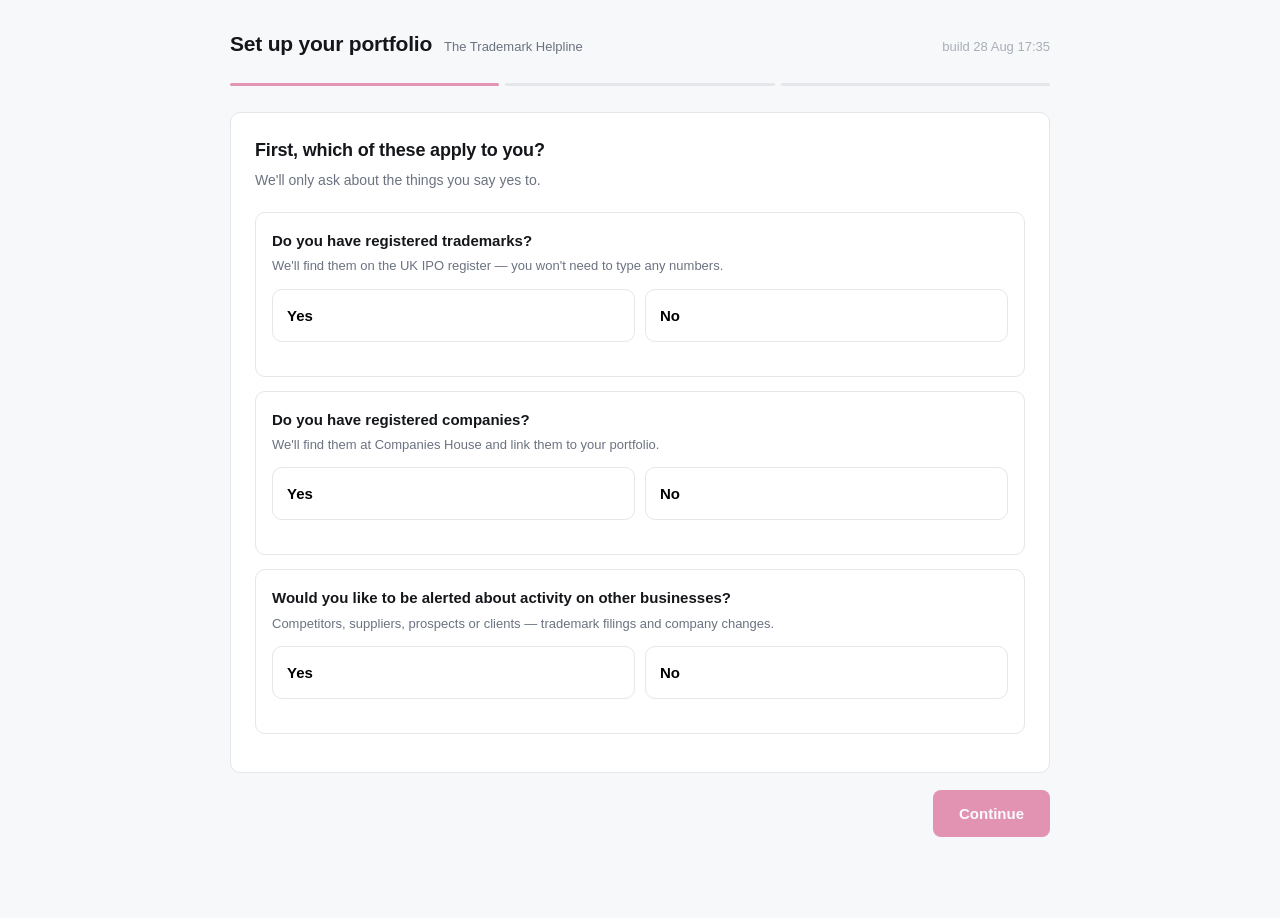
==== index.html @ f65cef67 "fix: publish TMH-74 report recipients" ====
<!doctype html>
<html lang="en-GB">
<head>
<meta charset="utf-8">
<meta name="viewport" content="width=device-width, initial-scale=1">
<title>Set up your portfolio — The Trademark Helpline</title>
<style>
  :root{
    --ink:#14161a; --muted:#6b7280; --line:#e4e6ea; --bg:#f7f8fa; --card:#fff;
    --brand:#c81b5b; --brand-dark:#a5164b; --brand-tint:#fdeef4;
    --ok:#0f7b4f; --ok-tint:#e8f5ee; --warn:#8a5a00; --warn-tint:#fdf3e0;
    --r:10px;
  }
  *{box-sizing:border-box}
  body{margin:0;background:var(--bg);color:var(--ink);
       font:15px/1.55 -apple-system,BlinkMacSystemFont,"Segoe UI",Inter,Roboto,sans-serif}
  .wrap{max-width:860px;margin:0 auto;padding:28px 20px 80px}
  header{display:flex;align-items:baseline;gap:12px;margin-bottom:22px}
  header h1{font-size:21px;margin:0;letter-spacing:-.01em}
  header .sub{color:var(--muted);font-size:13px}

  /* progress */
  .steps{display:flex;gap:6px;margin-bottom:26px;flex-wrap:wrap}
  .steps div{flex:1;min-width:60px;height:3px;border-radius:2px;background:var(--line)}
  .steps div.done{background:var(--brand)}
  .steps div.now{background:var(--brand);opacity:.45}

  .card{background:var(--card);border:1px solid var(--line);border-radius:var(--r);
        padding:24px;margin-bottom:16px}
  h2{font-size:18px;margin:0 0 6px;letter-spacing:-.01em}
  .lead{color:var(--muted);margin:0 0 20px;font-size:14px}
  h3{font-size:14px;margin:22px 0 10px;text-transform:uppercase;letter-spacing:.05em;color:var(--muted)}

  /* choices */
  .choice{display:flex;gap:10px;margin:10px 0 18px}
  .choice button{flex:1;padding:14px;border:1px solid var(--line);background:#fff;
    border-radius:var(--r);font:inherit;cursor:pointer;text-align:left}
  .choice button:hover{border-color:var(--brand)}
  .choice button[aria-pressed="true"]{border-color:var(--brand);background:var(--brand-tint);
    box-shadow:inset 0 0 0 1px var(--brand)}
  .choice .q{font-weight:600;display:block}
  .choice .h{color:var(--muted);font-size:13px}

  .ask{border:1px solid var(--line);border-radius:var(--r);padding:16px;margin-bottom:14px}
  .ask p{margin:0 0 4px;font-weight:600}
  .ask .h{color:var(--muted);font-size:13px;margin-bottom:12px}

  /* search */
  .searchbar{display:flex;gap:8px;margin-bottom:6px}
  .searchbar select,.searchbar input,.searchbar button{
    font:inherit;padding:11px 12px;border:1px solid var(--line);border-radius:8px;background:#fff}
  .searchbar input{flex:1;min-width:0}
  .searchbar input:focus,.searchbar select:focus{outline:2px solid var(--brand);outline-offset:-1px}
  .searchbar button{background:var(--brand);color:#fff;border-color:var(--brand);
    cursor:pointer;font-weight:600;padding-inline:20px}
  .searchbar button:disabled{opacity:.5;cursor:default}
  .hint{color:var(--muted);font-size:13px;margin:0 0 16px}

  /* rows */
  .rows{border:1px solid var(--line);border-radius:var(--r);overflow:hidden;margin-bottom:14px}
  .row{display:flex;gap:12px;align-items:flex-start;padding:12px 14px;border-bottom:1px solid var(--line);
       background:#fff}
  .row:last-child{border-bottom:0}
  .row:hover{background:#fcfcfd}
  .row input[type=checkbox]{margin-top:3px;width:16px;height:16px;accent-color:var(--brand);flex:none}
  .row .main{flex:1;min-width:0}
  .row .t{font-weight:600}
  .row .m{color:var(--muted);font-size:13px;margin-top:1px}
  .row .act{flex:none}
  .row.pick{cursor:pointer}

  .tag{display:inline-block;font-size:11px;padding:2px 7px;border-radius:99px;
       border:1px solid var(--line);color:var(--muted);margin-left:6px;vertical-align:1px}
  .tag.ok{background:var(--ok-tint);color:var(--ok);border-color:transparent}
  .tag.warn{background:var(--warn-tint);color:var(--warn);border-color:transparent}
  .tag.brand{background:var(--brand-tint);color:var(--brand-dark);border-color:transparent}

  .group{border:1px solid var(--line);border-radius:var(--r);margin-bottom:14px;overflow:hidden}
  .group>.head{display:flex;justify-content:space-between;align-items:center;gap:12px;
       padding:13px 14px;background:#fbfbfc;border-bottom:1px solid var(--line)}
  .group>.head .t{font-weight:600}
  .group>.head .m{color:var(--muted);font-size:13px}

  button.link{background:none;border:0;color:var(--brand);font:inherit;cursor:pointer;
       padding:0;text-decoration:underline}
  button.ghost{background:#fff;border:1px solid var(--line);border-radius:8px;
       padding:7px 12px;font:inherit;cursor:pointer;font-size:13px}
  button.ghost:hover{border-color:var(--brand);color:var(--brand-dark)}

  /* users */
  .user{border:1px solid var(--line);border-radius:var(--r);padding:16px;margin-bottom:12px}
  .user .hd{display:flex;justify-content:space-between;align-items:center;margin-bottom:12px}
  .grid{display:grid;grid-template-columns:1fr 1fr;gap:10px}
  .grid label{display:block;font-size:12px;color:var(--muted);margin-bottom:4px}
  .grid input{width:100%;font:inherit;padding:9px 10px;border:1px solid var(--line);border-radius:8px}
  .grid input:focus{outline:2px solid var(--brand);outline-offset:-1px}
  .perms{display:flex;flex-wrap:wrap;gap:8px;margin-top:12px}
  .perms label{display:flex;align-items:center;gap:6px;font-size:13px;padding:6px 10px;
       border:1px solid var(--line);border-radius:99px;cursor:pointer}
  .perms input{accent-color:var(--brand)}
  .perms label:has(input:checked){border-color:var(--brand);background:var(--brand-tint)}

  /* nav */
  .nav{display:flex;justify-content:space-between;align-items:center;gap:12px;margin-top:8px}
  .nav .right{display:flex;gap:10px;align-items:center}
  .primary{background:var(--brand);color:#fff;border:0;border-radius:8px;padding:12px 26px;
       font:inherit;font-weight:600;cursor:pointer}
  .primary:disabled{opacity:.45;cursor:default}
  .secondary{background:#fff;border:1px solid var(--line);border-radius:8px;padding:12px 20px;
       font:inherit;cursor:pointer}
  .saved{color:var(--ok);font-size:13px}
  .saved.failed{color:#a11;font-weight:600}

  .empty{padding:26px;text-align:center;color:var(--muted);border:1px dashed var(--line);
       border-radius:var(--r);font-size:14px}
  .spin{display:inline-block;width:14px;height:14px;border:2px solid var(--line);
       border-top-color:var(--brand);border-radius:50%;animation:s .7s linear infinite;vertical-align:-2px}
  @keyframes s{to{transform:rotate(360deg)}}
  .err{background:#fdecec;color:#a11;border-radius:8px;padding:10px 12px;font-size:14px;margin-bottom:12px}
  .none{padding:18px;color:var(--muted);font-size:14px}
  @media(max-width:640px){.grid{grid-template-columns:1fr}.choice{flex-direction:column}}

  /* order summary */
  .done-head{border-left:3px solid var(--ok)}
  .sum-table{width:100%;border-collapse:collapse;font-size:14px}
  .sum-table td{padding:8px 12px 8px 14px;border-top:1px solid var(--line);vertical-align:top}
  .sum-table tr:first-child td{border-top:0}
  .sum-table td:nth-child(2),.sum-table td:nth-child(3),.sum-table td:nth-child(4){
    color:var(--muted);font-size:13px}
  .group .sum-table td{padding-left:14px}
  ol.next{margin:0 0 14px;padding-left:20px}
  ol.next li{margin-bottom:10px}
  ol.next strong{display:block}

  @media print{
    body{background:#fff}
    .wrap{padding:0;max-width:none}
    .nav,.steps,#printSummary{display:none}
    .card{border:0;padding:0 0 18px;margin:0;break-inside:avoid}
    .group,.sum-table tr{break-inside:avoid}
    h2{font-size:16px}
  }
</style>
</head>
<body>
<div class="wrap">
  <header>
    <h1>Set up your portfolio</h1>
    <span class="sub">The Trademark Helpline</span>
    <span class="sub" id="build" style="margin-left:auto;opacity:.55"></span>
  </header>
  <div class="steps" id="progress"></div>
  <div id="stage"></div>
  <div class="nav">
    <button class="secondary" id="back">Back</button>
    <div class="right">
      <span class="saved" id="saved"></span>
      <button class="primary" id="next">Continue</button>
    </div>
  </div>
</div>

<script>
const WATCH_TYPES = [
  ['competitor','Competitor'], ['supplier','Supplier'],
  ['prospect','Prospect'],     ['client','Client'],
];

/* Being in a portfolio is a view, not a claim of ownership. A client can
   legitimately hold a group company's mark, or one they merely want in sight,
   and neither implies a right to change it. Recorded per item, stated by the
   client at the moment they are looking at it — the only time they reliably
   know. Entitlement is derived from this later; it is never inferred from
   membership. */
const BASIS = [
  ['owned',      'We own this',        'Registered to us or our applicant record'],
  ['group',      'Group company',      'Owned by a company in our group'],
  ['managed',    'We manage it',       'Someone else owns it; we act for them'],
  ['monitoring', 'Monitoring only',    'Not ours — we want it in view'],
];
const basisSelect = (val, attr) => `<select ${attr} title="Why is this in your portfolio?">` +
  BASIS.map(([v,l])=>`<option value="${v}" ${(val||'owned')===v?'selected':''}>${l}</option>`).join('') +
  `</select>`;

function newSubmissionId(){
  if (globalThis.crypto?.randomUUID) return globalThis.crypto.randomUUID();
  return 'xxxxxxxx-xxxx-4xxx-yxxx-xxxxxxxxxxxx'.replace(/[xy]/g, c => {
    const r = Math.floor(Math.random() * 16);
    return (c === 'x' ? r : (r & 3) | 8).toString(16);
  });
}

const S = {
  submissionId: newSubmissionId(),
  version: 0,
  router: { trademarks:null, companies:null, watchlist:null },
  applicants: [],      // {ipo,name,kind,postcode,marks:[{...,include}],companies:[]}
  companies: [],       // {company_number,company_name,...,include}
  users: [ blankUser(true) ],
  watch: { applicants:[], companies:[] },   // each carries .relationship
};

function blankUser(primary){
  return { primary, first:'', last:'', position:'', email:'', mobile:'',
           reports: !!primary,
           perms:{ read:true, request:false, authorise:false, pay:false } };
}

const steps = () => {
  const out = [{id:'router', label:'About you'}];
  if (S.router.trademarks) out.push({id:'trademarks', label:'Trademarks'});
  if (S.router.companies)  out.push({id:'companies',  label:'Companies'});
  out.push({id:'users', label:'Users'});
  if (S.router.watchlist)  out.push({id:'watch', label:'Watchlist'});
  out.push({id:'review', label:'Review'});
  return out;
};
let at = 0;

const esc = s => String(s ?? '').replace(/[&<>"]/g, c => ({'&':'&amp;','<':'&lt;','>':'&gt;','"':'&quot;'}[c]));
const $  = s => document.querySelector(s);

const PORTAL_API = globalThis.TMH_PORTAL_API_BASE ||
  'https://tmh-portal-8ctomd3iv-alexs-projects-5ddeff74.vercel.app/api/onboarding-intake';
const LOOKUP_API = PORTAL_API + '/lookups';

/* What the registers said at the moment of the claim. Kept because a portfolio
   claim can be disputed later, and "the register showed this on this date" is
   the only defensible answer. Trimmed to identifiers and counts — the full
   payloads would bloat every save without adding evidential value. */
const EVIDENCE = [];
function note(path, d){
  const at = new Date().toISOString();
  const size = o => Array.isArray(o) ? o.length : undefined;
  EVIDENCE.push({
    at, endpoint: path,
    results: size(d?.results) ?? size(d?.trademarks) ?? size(d?.current),
    keys: (d?.results || []).slice(0, 25).map(x =>
            x.ipo_identifier ?? x.company_number ?? x.application_number ?? x.officer_id)
          .filter(Boolean),
    applicant: d?.applicant ? { ipo_identifier: d.applicant.ipo_identifier,
                                name: d.applicant.name,
                                company_number: d.applicant.company_number } : undefined,
    trademarks: (d?.trademarks || []).map(t => t.application_number),
    error: d?.error,
  });
  if (EVIDENCE.length > 200) EVIDENCE.splice(0, EVIDENCE.length - 200);
}

async function api(path){
  const r = await fetch(LOOKUP_API + path);
  if (!r.ok) throw new Error('lookup failed');
  const d = await r.json();
  note(path, d);
  return d;
}

/* ── persistence: every step is saved before moving on ─────────────── */
/* A save that fails must say so. This used to swallow the error and clear the
   label, so a client whose submission never reached the database saw exactly
   what a client whose submission landed saw. Note that the API answers 200 with
   `stored: "failed"` when the database write itself fails, so the HTTP status
   alone is not the answer. Returns whether it actually stored. */
async function save(){
  const next = S.version + 1;
  const body = { submission_id:S.submissionId, version:next,
    form_type:'new_customer', schema_version:'tmh-onboarding.new-customer.v1',
    completed:steps()[at].id === 'review',
    state:snapshot() };
  try{
    const r = await fetch(PORTAL_API + '/submissions', {method:'POST',
      headers:{'Content-Type':'application/json'}, body:JSON.stringify(body)});
    if (!r.ok) throw new Error('http ' + r.status);
    const d = await r.json();
    if (!d.stored || d.stored === 'failed')
      throw new Error(d.stored || 'not stored');
    S.submissionId = S.submissionId || d.submission_id;
    S.version = next;                    // only spend the version on success
    saveState('saved');
    return true;
  }catch(e){
    saveState('failed');
    return false;
  }
}

function saveState(kind){
  const el = $('#saved');
  if (kind === 'saved'){
    el.className = 'saved'; el.textContent = 'Saved';
    setTimeout(()=>{ if (el.textContent === 'Saved') el.textContent=''; }, 1800);
  } else {
    el.className = 'saved failed';
    el.textContent = 'Not saved — we will try again';
  }
}
function snapshot(){
  return {
    router: S.router,
    portfolio: {
      applicants: S.applicants.map(a => ({
        ipo_identifier:a.ipo, name:a.name, basis:a.basis || 'owned',
        trademarks: a.marks.filter(m=>m.include).map(m=>m.application_number),
        excluded:   a.marks.filter(m=>!m.include).map(m=>m.application_number),
      })),
      companies: S.companies.filter(c=>c.include)
                  .map(c=>({company_number:c.company_number, company_name:c.company_name,
                            basis:c.basis || 'owned', via:c.via})),
    },
    watchlist: {
      applicants: S.watch.applicants.map(a=>({
        ipo_identifier:a.ipo, name:a.name, relationship:a.relationship,
        trademarks:a.marks.filter(m=>m.include).map(m=>m.application_number) })),
      companies: S.watch.companies.filter(c=>c.include)
                  .map(c=>({company_number:c.company_number, company_name:c.company_name,
                            relationship:c.relationship, via:c.via})),
    },
    users: S.users.map(u => ({...u, receives_reports:!!u.reports})),
    lookup_evidence: EVIDENCE,
  };
}

/* ── step 1: router ────────────────────────────────────────────────── */
function viewRouter(){
  const yn = (key, q, hint) => `
    <div class="ask">
      <p>${q}</p><div class="h">${hint}</div>
      <div class="choice">
        <button data-k="${key}" data-v="1" aria-pressed="${S.router[key]===true}">
          <span class="q">Yes</span></button>
        <button data-k="${key}" data-v="0" aria-pressed="${S.router[key]===false}">
          <span class="q">No</span></button>
      </div>
    </div>`;
  return `<div class="card">
    <h2>First, which of these apply to you?</h2>
    <p class="lead">We'll only ask about the things you say yes to.</p>
    ${yn('trademarks','Do you have registered trademarks?',
         'We\'ll find them on the UK IPO register — you won\'t need to type any numbers.')}
    ${yn('companies','Do you have registered companies?',
         'We\'ll find them at Companies House and link them to your portfolio.')}
    ${yn('watchlist','Would you like to be alerted about activity on other businesses?',
         'Competitors, suppliers, prospects or clients — trademark filings and company changes.')}
  </div>`;
}

/* ── step 2: trademarks ────────────────────────────────────────────── */
function viewTrademarks(mode){
  const W = mode === 'watch';
  const list = W ? S.watch.applicants : S.applicants;
  return `<div class="card">
    <h2>${W ? 'Trademarks to watch' : 'Your trademarks'}</h2>
    <p class="lead">${W
      ? 'Search for a brand or business whose trademarks you want to follow.'
      : 'Search by trademark name or by the name it\'s registered under. We\'ll pull in everything that applicant owns.'}</p>
    <div class="searchbar">
      <select id="tmMode">
        <option value="trademark">Trademark name</option>
        <option value="applicant">Applicant name</option>
      </select>
      <input id="tmQ" placeholder="e.g. your brand name" autocomplete="off">
      <button id="tmGo">Search</button>
    </div>
    <p class="hint">Not sure? Search the brand name as it appears on the register.</p>
    <div id="tmResults">${tmSearch && tmSearch.W===W
        ? renderTmResults(tmSearch.data, tmSearch.mode, W) : ''}</div>
    ${list.length ? `<h3>${W?'Watching':'In your portfolio'}</h3>` : ''}
    <div id="tmChosen">${list.map((a,i)=>applicantCard(a,i,W)).join('')}</div>
    ${!list.length ? `<div class="empty">Nothing added yet. Search above to begin.</div>` : ''}
  </div>`;
}

function applicantCard(a, i, W){
  const on = a.marks.filter(m=>m.include).length;
  return `<div class="group">
    <div class="head">
      <div>
        <div class="t">${esc(a.name)}</div>
        <div class="m">Applicant ${a.ipo}${a.postcode?' · '+esc(a.postcode):''} ·
          ${on} of ${a.marks.length} selected</div>
      </div>
      <div style="display:flex;gap:8px;align-items:center">
        ${W ? relSelect(a.relationship, `data-rel-app="${i}"`)
            : basisSelect(a.basis, `data-basis-app="${i}"`)}
        <button class="ghost" data-drop-app="${i}" ${W?'data-w="1"':''}>Remove</button>
      </div>
    </div>
    ${a.similar && a.similar.length ? a.similar.map(s=>`
      <div class="row" style="background:var(--warn-tint)">
        <div class="main">
          <div class="t">${esc(s.name)} <span class="tag warn">${esc(s.confidence)}</span></div>
          <div class="m">Applicant ${s.ipo_identifier} · ${s.trademark_count} trademarks${
            s.postcode?' · '+esc(s.postcode):''}</div>
          <div class="m">This looks like the same business under a second record. Add it too?</div>
        </div>
        <div class="act">
          <button class="ghost" data-add-similar="${s.ipo_identifier}" ${W?'data-w="1"':''}>Add</button>
        </div>
      </div>`).join('') : ''}
    <div class="rows" style="border:0;border-radius:0">
      ${a.marks.map((m,j)=>`
        <div class="row">
          <input type="checkbox" ${m.include?'checked':''}
                 data-mark="${i}:${j}" ${W?'data-w="1"':''}>
          <div class="main">
            <div class="t">${esc(m.mark_text || m.application_number)}
              <span class="tag">${esc(m.status||'')}</span></div>
            <div class="m">${esc(m.application_number)}${
              m.mark_type?' · '+esc(m.mark_type):''}${m.expiry?' · renews '+esc(m.expiry):''}</div>
          </div>
        </div>`).join('')}
    </div>
  </div>`;
}

const relSelect = (val, attr) => `<select ${attr}>` +
  WATCH_TYPES.map(([v,l])=>`<option value="${v}" ${val===v?'selected':''}>${l}</option>`).join('') +
  `</select>`;

/* ── step 3: companies ─────────────────────────────────────────────── */
function viewCompanies(mode){
  const W = mode === 'watch';
  const list = W ? S.watch.companies : S.companies;
  return `<div class="card">
    <h2>${W ? 'Companies to watch' : 'Your companies'}</h2>
    <p class="lead">${W
      ? 'Search for companies you want to follow.'
      : 'Search by company name, or find every company you\'re a director of by searching your own name.'}</p>
    <div class="searchbar">
      <select id="coMode">
        <option value="company">Company name</option>
        <option value="officer">My name (find all my companies)</option>
      </select>
      <input id="coQ" placeholder="e.g. your company name" autocomplete="off">
      <button id="coGo">Search</button>
    </div>
    <p class="hint">Searching by name finds every company where you're listed as an officer.</p>
    <div id="coResults">${coSearch && coSearch.W===W ? coResultsHtml(W) : ''}</div>
    ${list.length ? `<h3>${W?'Watching':'In your portfolio'}</h3>` : ''}
    <div id="coChosen">
      ${list.map((c,i)=>`
        <div class="group">
          <div class="row" style="border-bottom:0">
            <input type="checkbox" ${c.include?'checked':''} data-co="${i}" ${W?'data-w="1"':''}>
            <div class="main">
              <div class="t">${esc(c.company_name)}
                <span class="tag ${c.company_status==='active'?'ok':''}">${esc(c.company_status||'')}</span></div>
              <div class="m">${esc(c.company_number)}${c.postcode?' · '+esc(c.postcode):''}</div>
            </div>
            <div class="act" style="display:flex;gap:8px;align-items:center">
              ${W?relSelect(c.relationship, `data-rel-co="${i}"`)
                 :basisSelect(c.basis, `data-basis-co="${i}"`)}
              <button class="ghost" data-officers="${esc(c.company_number)}"
                      ${W?'data-w="1"':''}>People</button>
            </div>
          </div>
          <div data-officers-panel="${esc(c.company_number)}"></div>
        </div>`).join('')}
    </div>
    ${!list.length ? `<div class="empty">Nothing added yet. Search above to begin.</div>` : ''}
  </div>`;
}

/* ── step 4: users ─────────────────────────────────────────────────── */
function viewUsers(){
  return `<div class="card">
    <h2>Who should have access?</h2>
    <p class="lead">You're the primary user. Add colleagues or an adviser if someone else
      manages your trademarks.</p>
    ${S.users.map((u,i)=>`
      <div class="user">
        <div class="hd">
          <strong>${u.primary?'Primary user':'User '+(i+1)}</strong>
          ${u.primary?'':`<button class="link" data-drop-user="${i}">Remove</button>`}
        </div>
        <div class="grid">
          <div><label>First name</label><input data-u="${i}:first" value="${esc(u.first)}"></div>
          <div><label>Last name</label><input data-u="${i}:last" value="${esc(u.last)}"></div>
          <div><label>Position</label><input data-u="${i}:position" value="${esc(u.position)}"></div>
          <div><label>Email</label><input data-u="${i}:email" type="email" value="${esc(u.email)}"></div>
          <div><label>Mobile${u.primary?'':' (optional)'}</label>
               <input data-u="${i}:mobile" value="${esc(u.mobile)}"></div>
        </div>
        <div class="perms">
          ${[['read','Read only'],['request','Request changes'],
             ['authorise','Authorise changes'],['pay','Make payments']]
            .map(([k,l])=>`<label><input type="checkbox" data-p="${i}:${k}"
              ${u.perms[k]?'checked':''}> ${l}</label>`).join('')}
          <label><input type="checkbox" data-rep="${i}" ${u.reports?'checked':''}>
            Receives monitoring reports</label>
        </div>
        ${u.primary && !u.reports ? `<p class="hint" style="margin:8px 0 0">Reports will go to
          whoever is ticked below instead of you.</p>` : ''}
      </div>`).join('')}
    <button class="ghost" id="addUser">Add another user</button>
  </div>`;
}

/* ── step 6: review ────────────────────────────────────────────────── */
function viewReview(){
  const marks = S.applicants.reduce((n,a)=>n+a.marks.filter(m=>m.include).length,0);
  const cos   = S.companies.filter(c=>c.include).length;
  const wm    = S.watch.applicants.reduce((n,a)=>n+a.marks.filter(m=>m.include).length,0);
  const wc    = S.watch.companies.filter(c=>c.include).length;
  const line = (l,v) => `<div class="row"><div class="main"><div class="t">${l}</div></div>
      <div class="act"><strong>${v}</strong></div></div>`;
  return `<div class="card">
    <h2>Check this over</h2>
    <p class="lead">This is what we'll set up. You can change any of it later in the portal.</p>
    <div class="rows">
      ${line('Trademarks in your portfolio', marks)}
      ${line('Companies in your portfolio', cos)}
      ${S.router.watchlist ? line('Trademarks on your watchlist', wm) : ''}
      ${S.router.watchlist ? line('Companies on your watchlist', wc) : ''}
      ${line('People with access', S.users.length)}
    </div>
    <h3>Excluded</h3>
    <p class="hint">Anything you unticked stays out of your portfolio. You can add it later.</p>
  </div>`;
}

/* ── the order summary ────────────────────────────────────────────────
   The last thing a client sees, and the only record they keep. It lists what
   was actually set up rather than a count of it — a client who is told "9
   trademarks" cannot check that; one who is shown all nine can. Printable,
   because people file these. */
function viewSummary(){
  const ref = (S.submissionId || '').slice(0, 8).toUpperCase();
  const when = new Date().toLocaleDateString('en-GB',
    {day:'numeric', month:'long', year:'numeric'});

  const markRows = list => list.flatMap(a => a.marks.filter(m => m.include).map(m => `
    <tr><td><strong>${esc(m.mark_text || m.application_number)}</strong></td>
        <td>${esc(m.application_number)}</td>
        <td>${esc(m.status || '')}</td>
        <td>${m.expiry ? 'renews ' + esc(String(m.expiry).slice(0,10)) : ''}</td></tr>`)).join('');

  const owned   = S.applicants;
  const ownMarks = owned.reduce((n,a)=>n+a.marks.filter(m=>m.include).length,0);
  const cos     = S.companies.filter(c=>c.include);
  const wApps   = S.watch.applicants;
  const wMarks  = wApps.reduce((n,a)=>n+a.marks.filter(m=>m.include).length,0);
  const wCos    = S.watch.companies.filter(c=>c.include);
  const excluded = owned.reduce((n,a)=>n+a.marks.filter(m=>!m.include).length,0);

  const perm = u => (Object.entries(u.perms||{}).filter(([,v])=>v).map(([k])=>({
    read:'View the portfolio', request:'Request changes',
    authorise:'Authorise changes', pay:'Make payments'}[k] || k)).join(' · ') || 'View only')
    + (u.reports ? ' · Receives reports' : '');

  return `<div class="card done-head">
      <h2>Your portfolio is being set up</h2>
      <p class="lead">Reference <strong>${esc(ref)}</strong> · ${when}.
        Please keep a copy of this summary — print it or save it as a PDF.</p>
      <button class="ghost" id="printSummary">Print or save as PDF</button>
    </div>

    <div class="card">
      <h2>What you have set up</h2>
      <div class="rows" style="margin-bottom:20px">
        ${sumRow('Trademarks in your portfolio', ownMarks)}
        ${cos.length ? sumRow('Companies linked to your portfolio', cos.length) : ''}
        ${wMarks || wCos.length ? sumRow('Trademarks on your watchlist', wMarks) : ''}
        ${wCos.length ? sumRow('Companies on your watchlist', wCos.length) : ''}
        ${sumRow('People with access', S.users.length)}
      </div>

      ${owned.length ? `<h3>Trademarks in your portfolio</h3>
        ${owned.map(a => `<div class="group">
            <div class="head"><div><div class="t">${esc(a.name)}</div>
              <div class="m">Applicant ${esc(a.ipo)} · ${
                a.marks.filter(m=>m.include).length} in your portfolio ·
                ${esc(BASIS_LABEL[a.basis||'owned'])}</div></div></div>
            <table class="sum-table">${markRows([a])}</table>
          </div>`).join('')}
        ${excluded ? `<p class="hint">${excluded} trademark${excluded===1?'':'s'} you
          unticked ${excluded===1?'is':'are'} not included. Tell us any time and we will add
          ${excluded===1?'it':'them'}.</p>` : ''}` : ''}

      ${cos.length ? `<h3>Companies in your portfolio</h3>
        <table class="sum-table">${cos.map(c=>`<tr>
          <td><strong>${esc(c.company_name)}</strong></td>
          <td>${esc(c.company_number)}</td>
          <td>${esc(c.company_status||'')}</td>
          <td>${esc(BASIS_LABEL[c.basis||'owned'])}</td></tr>`).join('')}</table>` : ''}

      ${wApps.length || wCos.length ? `<h3>Your watchlist</h3>
        <table class="sum-table">
          ${wApps.map(a=>`<tr><td><strong>${esc(a.name)}</strong></td>
            <td>${a.marks.filter(m=>m.include).length} trademarks</td>
            <td>${esc(a.relationship||'')}</td><td></td></tr>`).join('')}
          ${wCos.map(c=>`<tr><td><strong>${esc(c.company_name)}</strong></td>
            <td>${esc(c.company_number)}</td>
            <td>${esc(c.relationship||'')}</td><td></td></tr>`).join('')}
        </table>` : ''}

      <h3>Who has access</h3>
      <table class="sum-table">
        ${S.users.map(u=>`<tr>
          <td><strong>${esc(u.first)} ${esc(u.last)}</strong>${
            u.primary?' <span class="tag brand">main contact</span>':''}</td>
          <td>${esc(u.email)}</td>
          <td colspan="2">${esc(perm(u))}</td></tr>`).join('')}
      </table>
    </div>

    <div class="card">
      <h2>What happens next</h2>
      <ol class="next">
        <li><strong>We check the details.</strong> Usually within one working day.
          If anything needs confirming we will email you before going further.</li>
        <li><strong>You get your login.</strong> Everyone listed above receives an
          invitation by email. There is no password to choose — the link signs you in.</li>
        <li><strong>Monitoring starts.</strong> We watch the UK register for
          applications that conflict with your marks, and tell you when a renewal is
          due. You do not need to do anything to switch this on.</li>
      </ol>
      <p class="hint">Having something in your portfolio means you can see it and we
        will monitor it. It does not by itself give anyone the right to make changes
        to a trademark — that is set separately, per person, and we will confirm it
        with you before acting.</p>
      <p class="hint" style="margin-bottom:0">Something not right? Call us on
        <a href="tel:+441618335400">+44 161 833 5400</a> quoting <strong>${esc(ref)}</strong>.
        Nothing here is fixed — you can add, remove or change any of it later.</p>
    </div>`;
}

const BASIS_LABEL = Object.fromEntries(BASIS.map(([v,l])=>[v,l]));

function viewSaveFailed(){
  return `<div class="card" style="border-left:3px solid #a11">
    <h2>We could not save your details</h2>
    <p class="lead">Nothing has been lost — everything you entered is still on this
      page. This is a problem at our end, not with anything you did.</p>
    <button class="ghost" id="retrySubmit">Try again</button>
    <p class="hint" style="margin:14px 0 0">If it fails again, call us on
      <a href="tel:+441618335400">+44 161 833 5400</a> and we will take the details
      over the phone. Please do not close this page until you have spoken to us.</p>
  </div>`;
}

const sumRow = (label, value) => `<div class="row"><div class="main">
    <div class="t">${label}</div></div><div class="act"><strong>${value}</strong></div></div>`;

/* ── rendering ─────────────────────────────────────────────────────── */
function render(){
  const st = steps();
  at = Math.min(at, st.length-1);
  $('#progress').innerHTML = st.map((s,i)=>
    `<div class="${i<at?'done':i===at?'now':''}" title="${s.label}"></div>`).join('');
  const id = st[at].id;
  const html = {
    router:      viewRouter,
    trademarks:  ()=>viewTrademarks('own'),
    companies:   ()=>viewCompanies('own'),
    users:       viewUsers,
    watch:       viewWatch,
    review:      viewReview,
  }[id]();
  $('#stage').innerHTML = html;
  $('#back').style.visibility = at ? 'visible' : 'hidden';
  $('#next').textContent = id==='review' ? 'Create my portfolio' : 'Continue';
  $('#next').disabled = !valid(id);
  wire(id);
}

/* A search result list must survive adding something from it. Selecting an
   officer used to replace the list with that person's companies, so picking a
   second record meant searching again — while the hint told you that you could
   pick more than one. Held here so render() can put it back. */
let tmSearch = null;   // {W, mode, data, q}
let coSearch = null;   // {W, mode, results, q}
let coOpen   = {};     // officer_id -> {data, added, taken[]} — several may be open

let watchTab = 'trademarks';
function viewWatch(){
  return `<div class="card" style="padding-bottom:6px">
      <h2>Your watchlist</h2>
      <p class="lead">Follow other businesses — you'll be alerted to trademark filings and
        company changes. Tell us how each one relates to you.</p>
      <div class="choice" style="margin-bottom:0">
        <button data-tab="trademarks" aria-pressed="${watchTab==='trademarks'}">
          <span class="q">Trademarks</span><span class="h">Follow a brand</span></button>
        <button data-tab="companies" aria-pressed="${watchTab==='companies'}">
          <span class="q">Companies</span><span class="h">Follow a business</span></button>
      </div>
    </div>
    ${watchTab==='trademarks' ? viewTrademarks('watch') : viewCompanies('watch')}`;
}

function valid(id){
  if (id==='router') return Object.values(S.router).every(v=>v!==null);
  if (id==='users'){
    const p = S.users[0];
    const recipients = S.users.filter(u=>u.reports);
    return p.first.trim() && p.last.trim() && /.+@.+\..+/.test(p.email) && p.mobile.trim()
      && recipients.length > 0
      && recipients.every(u=>u.first.trim() && u.last.trim() && /.+@.+\..+/.test(u.email));
  }
  return true;
}

/* ── events ────────────────────────────────────────────────────────── */
function wire(id){
  if (id==='router'){
    $('#stage').querySelectorAll('[data-k]').forEach(b => b.onclick = () => {
      S.router[b.dataset.k] = b.dataset.v === '1';
      render();
    });
  }

  if (id==='trademarks' || (id==='watch' && watchTab==='trademarks')){
    const W = id==='watch';
    const go = async () => {
      const q = $('#tmQ').value.trim(); if (q.length<2) return;
      const mode = $('#tmMode').value;
      $('#tmResults').innerHTML = '<div class="none"><span class="spin"></span> Searching…</div>';
      try{
        const d = await api(`/api/search/${mode}?q=${encodeURIComponent(q)}`);
        tmSearch = { W, mode, q, data: d };
        render();
      }catch(e){ $('#tmResults').innerHTML = '<div class="err">Search unavailable. Try again.</div>'; }
    };
    $('#tmGo').onclick = go;
    $('#tmQ').onkeydown = e => { if (e.key==='Enter') go(); };
    if (tmSearch && tmSearch.W===W) { $('#tmQ').value = tmSearch.q; wireTmResults(W); }
    bindChosen(W);
  }

  if (id==='companies' || (id==='watch' && watchTab==='companies')){
    const W = id==='watch';
    const go = async () => {
      const q = $('#coQ').value.trim(); if (q.length<2) return;
      const mode = $('#coMode').value;
      $('#coResults').innerHTML = '<div class="none"><span class="spin"></span> Searching…</div>';
      try{
        const d = await api(`/api/search/${mode}?q=${encodeURIComponent(q)}`);
        coSearch = { W, mode, q, results: d.results || [] };
        coOpen = {};
        render();
      }catch(e){ $('#coResults').innerHTML = '<div class="err">Search unavailable. Try again.</div>'; }
    };
    $('#coGo').onclick = go;
    $('#coQ').onkeydown = e => { if (e.key==='Enter') go(); };
    if (coSearch && coSearch.W===W) { $('#coQ').value = coSearch.q;
                                      $('#coMode').value = coSearch.mode; }
    wireCoResults(W);
    bindChosen(W);
  }

  if (id==='watch'){
    $('#stage').querySelectorAll('[data-tab]').forEach(b => b.onclick = () => {
      watchTab = b.dataset.tab; render();
    });
  }

  if (id==='users'){
    $('#stage').querySelectorAll('[data-u]').forEach(inp => inp.oninput = () => {
      const [i,f] = inp.dataset.u.split(':'); S.users[i][f] = inp.value;
      $('#next').disabled = !valid('users');
    });
    $('#stage').querySelectorAll('[data-p]').forEach(inp => inp.onchange = () => {
      const [i,k] = inp.dataset.p.split(':'); S.users[i].perms[k] = inp.checked;
    });
    $('#stage').querySelectorAll('[data-drop-user]').forEach(b => b.onclick = () => {
      S.users.splice(+b.dataset.dropUser,1); render();
    });
    $('#addUser').onclick = () => { S.users.push(blankUser(false)); render(); };
    $('#stage').querySelectorAll('[data-rep]').forEach(b => b.onchange = () => {
      const i = +b.dataset.rep;
      S.users[i].reports = b.checked;
      if (!S.users.some(u => u.reports)) S.users[i].reports = true;
      render();
    });
  }
}

function bindChosen(W){
  $('#stage').querySelectorAll('[data-mark]').forEach(cb => cb.onchange = () => {
    const [i,j] = cb.dataset.mark.split(':').map(Number);
    (W?S.watch.applicants:S.applicants)[i].marks[j].include = cb.checked;
  });
  $('#stage').querySelectorAll('[data-co]').forEach(cb => cb.onchange = () => {
    (W?S.watch.companies:S.companies)[+cb.dataset.co].include = cb.checked;
  });
  $('#stage').querySelectorAll('[data-drop-app]').forEach(b => b.onclick = () => {
    (W?S.watch.applicants:S.applicants).splice(+b.dataset.dropApp,1); render();
  });
  $('#stage').querySelectorAll('[data-rel-app]').forEach(s => s.onchange = () => {
    S.watch.applicants[+s.dataset.relApp].relationship = s.value;
  });
  $('#stage').querySelectorAll('[data-rel-co]').forEach(s => s.onchange = () => {
    S.watch.companies[+s.dataset.relCo].relationship = s.value;
  });
  $('#stage').querySelectorAll('[data-basis-app]').forEach(s => s.onchange = () => {
    S.applicants[+s.dataset.basisApp].basis = s.value;
  });
  $('#stage').querySelectorAll('[data-basis-co]').forEach(s => s.onchange = () => {
    S.companies[+s.dataset.basisCo].basis = s.value;
  });
  $('#stage').querySelectorAll('[data-add-similar]').forEach(b => b.onclick = async () => {
    b.disabled = true; b.textContent = 'Adding…';
    await addApplicant(b.dataset.addSimilar, W); render();
  });
  $('#stage').querySelectorAll('[data-officers]').forEach(b => b.onclick = () =>
    showOfficers(b.dataset.officers, W, false));
}

/* ── officers of a company you have already added ──────────────────────
   Most people cannot pick themselves out of a list of namesakes, but they can
   always find themselves in the officer list of their own company. From there
   we already know exactly who they are, so their other companies follow. */
async function showOfficers(number, W, all){
  const panel = $(`[data-officers-panel="${number}"]`);
  if (!panel) return;
  if (panel.dataset.open === '1' && !all){ panel.dataset.open=''; panel.innerHTML=''; return; }
  panel.dataset.open = '1';
  panel.innerHTML = `<div class="none"><span class="spin"></span> Looking up officers…</div>`;

  let d;
  try { d = await api(`/api/company/${number}/officers${all?'?scope=all':''}`); }
  catch(e){ panel.innerHTML = `<div class="err">Could not reach Companies House.</div>`; return; }
  if (d.error){ panel.innerHTML = `<div class="err">${esc(d.error)}</div>`; return; }

  const rows = [...(d.current||[]), ...(d.former||[])];
  if (!rows.length){ panel.innerHTML = `<div class="none">No officers on record.</div>`; return; }

  panel.innerHTML = `
    <div class="rows" style="border:0;border-radius:0;border-top:1px solid var(--line)">
      ${rows.map(o=>`
        <div class="row pick" data-officer-pick="${esc(o.officer_id)}">
          <div class="main">
            <div class="t">${esc(o.name)}
              ${o.resigned_on?'<span class="tag warn">former</span>':''}</div>
            <div class="m">${esc(o.officer_role||'')}${
              o.appointment_count!=null
                ? ' · '+o.appointment_count+' appointment'+(o.appointment_count===1?'':'s')
                : ''}${o.appointed_on?' · since '+esc(o.appointed_on):''}</div>
          </div>
          <div class="act"><button class="ghost">See companies</button></div>
        </div>`).join('')}
    </div>
    ${!all && d.former_count ? `<div style="padding:10px 14px"><button class="link" `
      + `data-officers-all="${esc(number)}">Show ${d.former_count} former `
      + `officer${d.former_count===1?'':'s'}</button></div>` : ''}`;

  panel.querySelectorAll('[data-officers-all]').forEach(b => b.onclick = () =>
    showOfficers(number, W, true));
  panel.querySelectorAll('[data-officer-pick]').forEach(row => row.onclick = async () => {
    row.style.opacity = .5;
    const id = row.dataset.officerPick;
    const o  = rows.find(x => String(x.officer_id) === String(id)) || {};
    const d2 = await api(`/api/officer/${id}/companies`);

    /* Hand off to the one list of people at the top of the step, rather than
       running a second, subtly different version of it down here. The officer
       list of a company is how you *find* the person; everything after that —
       their companies, their other records — happens in one place. */
    coSearch = { W, mode:'officer', q: o.name || '',
                 results: [{ officer_id:id, name: d2.officer_name || o.name,
                             appointment_count: (d2.results||[]).length,
                             locality: o.locality || '',
                             description: `Found on ${number}` }] };
    coOpen = { [id]: { data:d2, added:false, taken:[] } };
    panel.dataset.open = '';
    render();
    mergeOtherRecords(id);
    $('#coResults')?.scrollIntoView?.({behavior:'smooth', block:'start'});
  });
}

function renderTmResults(d, mode, W){
  const r = d.results || [];
  if (d.error) return `<div class="err">${esc(d.error)}</div>`;
  if (!r.length) return `<div class="none">Nothing found. Try a different spelling,
      or search by the name it's registered under.</div>`;
  if (mode==='applicant'){
    return `<div class="rows">${r.map(a=>`
      <div class="row pick" data-pick-app="${a.ipo_identifier}">
        <div class="main">
          <div class="t">${esc(a.name)}</div>
          <div class="m">${a.trademark_count} trademark${a.trademark_count===1?'':'s'}${
            a.postcode?' · '+esc(a.postcode):''}${a.kind?' · '+esc(a.kind):''}</div>
        </div>
        <div class="act"><button class="ghost">Select</button></div>
      </div>`).join('')}</div>`;
  }
  return `<div class="rows">${r.map(m=>{
    const a = (m.applicants||[])[0] || {};
    return `<div class="row pick" data-pick-app="${a.ipo_identifier||''}">
      <div class="main">
        <div class="t">${esc(m.mark_text||m.application_number)}
          <span class="tag">${esc(m.status||'')}</span></div>
        <div class="m">${esc(m.application_number)}${a.name?' · '+esc(a.name):''}</div>
      </div>
      <div class="act"><button class="ghost">Select</button></div>
    </div>`;}).join('')}</div>
    <p class="hint">Selecting a trademark brings in everything else that applicant owns.</p>`;
}

function wireTmResults(W){
  const list = W ? S.watch.applicants : S.applicants;
  $('#stage').querySelectorAll('[data-pick-app]').forEach(row => {
    const ipo = row.dataset.pickApp;
    if (list.some(a => String(a.ipo) === String(ipo))) {
      // already in the portfolio: say so rather than letting them add it twice
      row.style.opacity = .55;
      const b = row.querySelector('.act button');
      if (b) { b.textContent = 'Added'; b.disabled = true; }
      return;
    }
    row.onclick = async () => {
      if (!ipo) return;
      row.style.opacity = .5;
      await addApplicant(ipo, W);
      render();
    };
  });
}

async function addApplicant(ipo, W){
  const list = W ? S.watch.applicants : S.applicants;
  if (list.some(a => String(a.ipo) === String(ipo))) return;
  const d = await api(`/api/applicant/${ipo}`);
  if (d.error) return;
  const rec = {
    ipo: d.applicant.ipo_identifier, name: d.applicant.name,
    kind: d.applicant.kind, postcode: d.applicant.postcode,
    marks: (d.trademarks||[]).map(m => ({...m, include:true})),
    similar: [],
    relationship: W ? 'competitor' : undefined,
  };
  list.push(rec);
  if (!W){
    for (const c of (d.companies||[])){
      if (!S.companies.some(x=>x.company_number===c.company_number))
        S.companies.push({...c, include:true});
    }
  }
  try{
    const sim = await api(`/api/applicant/${ipo}/similar`);
    rec.similar = (sim.results||[]).filter(s => !list.some(a=>String(a.ipo)===String(s.ipo_identifier)));
  }catch(e){}
}

function renderCoResults(r, W){
  if (!r.length) return `<div class="none">No companies found.</div>`;
  return `<div class="rows">${r.map(c=>`
    <div class="row pick" data-pick-co='${esc(JSON.stringify(c))}'>
      <div class="main">
        <div class="t">${esc(c.company_name)}
          <span class="tag ${c.company_status==='active'?'ok':''}">${esc(c.company_status||'')}</span></div>
        <div class="m">${esc(c.company_number)}${c.postcode?' · '+esc(c.postcode):''}</div>
      </div>
      <div class="act"><button class="ghost">Add</button></div>
    </div>`).join('')}</div>`;
}

function coResultsHtml(W){
  if (!coSearch) return '';
  return coSearch.mode === 'company'
    ? renderCoResults(coSearch.results, W)
    : renderOfficerResults(coSearch.results);
}

/* One list of people, not two. Every record that might be this person appears
   here — the ones Companies House search returned, plus any matched afterwards
   on date of birth. Each expands in place, several at a time, so someone with
   ten records can work down the list instead of starting again after each. */
function renderOfficerResults(r){
  if (!r.length) return `<div class="none">No one found with that name.</div>`;

  const merged = r.filter(o => o.also_you).length;
  return `${merged ? `<div class="card" data-other-records="1"
      style="background:var(--warn-tint);border-color:transparent;padding:16px;margin-bottom:12px">
      <div class="t">${merged} more record${merged===1?'':'s'} share your date of birth</div>
      <p class="m" style="margin:4px 0 0">Companies House does not link a person's
        records together, so the same person is filed more than once. They are marked
        <span class="tag warn">likely you</span> below.</p>
    </div>` : ''}

    <div class="rows">${r.map(o=>{
      const open  = coOpen[o.officer_id];
      const added = open && open.added;
      return `<div class="row pick" data-pick-officer="${esc(o.officer_id)}"
          ${open?'style="background:var(--brand-tint)"':''}>
        <div class="main">
          <div class="t">${esc(o.name)}
            ${o.also_you?'<span class="tag warn">likely you</span>':''}
            ${added?'<span class="tag ok">added</span>':''}</div>
          <div class="m">${esc(o.description || (
            (o.appointment_count!=null ? o.appointment_count+' appointment'+(o.appointment_count===1?'':'s') : '')
            + (o.date_of_birth ? ' · born '+esc(o.date_of_birth) : '')))}${
            o.locality?' · '+esc(o.locality):''}</div>
        </div>
        <div class="act"><button class="ghost">${open?'Hide':'See companies'}</button></div>
      </div>
      ${open ? `<div data-officer-panel="${esc(o.officer_id)}" style="padding:0 14px 14px">
          ${officerCompaniesHtml(open.data, added)}</div>` : ''}`;
    }).join('')}</div>

    <div style="display:flex;gap:8px;align-items:center;margin:0 0 16px;flex-wrap:wrap">
      <span class="hint" style="margin:0">Filed under a different spelling?</span>
      <input id="otherSpelling" placeholder="e.g. Casey Sample"
        style="font:inherit;padding:7px 10px;border:1px solid var(--line);border-radius:8px;flex:1;min-width:180px">
      <button class="ghost" id="otherSpellingGo">Look again</button>
    </div>
    <p class="hint">Several people can share a name — check the date of birth and
      location before selecting. Open as many as you need.</p>`;
}

/* A role they still hold, at a company still trading. Everything else is shown
   but left unticked — a serial director should not have to clear out twenty
   dissolved companies to add the two that matter. */
const autoTick = c => c.is_current && c.company_status === 'active';

function officerCompaniesHtml(d, added){
  const r = d.results || [];
  if (!r.length) return `<div class="none">No appointments found for this person.</div>`;
  const on = r.filter(autoTick).length;
  return `<div class="group" style="margin-bottom:0">
      <div class="head">
        <div><div class="t">${esc(d.officer_name||'')}</div>
          <div class="m">${r.length} appointment${r.length===1?'':'s'} — ${on} selected${
            r.length>on ? `, ${r.length-on} left unticked (resigned or dissolved)` : ''}</div></div>
        ${added ? `<button class="ghost" data-undo-officer="1">Remove these</button>` : ''}
      </div>
      <div class="rows" style="border:0;border-radius:0">
        ${r.map(c=>`
          <div class="row">
            <input type="checkbox" ${autoTick(c)?'checked':''} ${added?'disabled':''}
              data-oc='${esc(JSON.stringify(c))}'>
            <div class="main">
              <div class="t">${esc(c.company_name)}
                <span class="tag ${c.company_status==='active'?'ok':''}">${esc(c.company_status||'')}</span>
                ${c.is_current?'':'<span class="tag warn">resigned</span>'}</div>
              <div class="m">${esc(c.company_number)} · ${esc(c.officer_role||'')}</div>
            </div>
          </div>`).join('')}
      </div>
    </div>
    ${added
      ? `<p class="hint" style="margin:8px 0 0">Added to your portfolio.</p>`
      : `<button class="ghost" data-add-officer-cos="1" style="margin-top:10px">Add selected companies</button>`}`;
}

function wireOfficerCompanies(root, W, via){
  const list = () => W ? S.watch.companies : S.companies;

  const add = root.querySelector('[data-add-officer-cos]');
  if (add) add.onclick = () => {
    const taken = [];
    root.querySelectorAll('[data-oc]:checked').forEach(cb => {
      const c = JSON.parse(cb.dataset.oc);
      if (!list().some(x=>x.company_number===c.company_number)) {
        list().push({...c, include:true, relationship: W?'competitor':undefined,
                     /* Provenance, not identity — a Companies House officer id
                        is not a person. One human routinely holds several. */
                     via: via || {source:'company_search'}});
        taken.push(c.company_number);
      }
    });
    if (via && coOpen[via.officer_id]) {
      coOpen[via.officer_id].added = true;
      coOpen[via.officer_id].taken = taken;   // so it can be undone exactly
    }
    render();
  };

  // Picking the wrong person is easy when ten of them share a name.
  const undo = root.querySelector('[data-undo-officer]');
  if (undo) undo.onclick = () => {
    const open = via && coOpen[via.officer_id];
    const taken = (open && open.taken) || [];
    const l = list();
    for (let i = l.length - 1; i >= 0; i--)
      if (taken.includes(l[i].company_number)) l.splice(i, 1);
    if (open) { open.added = false; open.taken = []; }
    render();
  };
}

/* Pull in the records Companies House search did not return but which match on
   surname, forename and date of birth, so the list is one list. */
async function mergeOtherRecords(officerId, also){
  if (!coSearch || coSearch.mode !== 'officer') return;
  let d;
  const q = also ? `?also=${encodeURIComponent(also)}` : '';
  try { d = await api(`/api/officer/${officerId}/others${q}`); } catch(e){ return; }

  const have = new Set(coSearch.results.map(o => String(o.officer_id)));
  let added = 0;
  (d.results || []).forEach(o => {
    if (have.has(String(o.officer_id))) {
      // already listed — just mark it, so the list explains itself
      const ex = coSearch.results.find(x => String(x.officer_id) === String(o.officer_id));
      if (ex && !ex.also_you) { ex.also_you = true; added++; }
    } else {
      coSearch.results.push({...o, also_you: true});
      added++;
    }
  });
  if (added) render();
}

function wireCoResults(W){
  $('#stage').querySelectorAll('[data-pick-co]').forEach(row => row.onclick = () => {
    const c = JSON.parse(row.dataset.pickCo);
    const list = W ? S.watch.companies : S.companies;
    if (!list.some(x=>x.company_number===c.company_number))
      list.push({...c, include:true, relationship: W?'competitor':undefined});
    render();
  });

  $('#stage').querySelectorAll('[data-pick-officer]').forEach(row => row.onclick = async (e) => {
    if (e.target.closest('[data-officer-panel]')) return;   // clicks inside the panel
    const id = row.dataset.pickOfficer;
    if (coOpen[id]) {
      // collapsing a record that was added leaves its companies in place; the
      // panel's own Remove button is how you undo that, not this.
      delete coOpen[id];
      render();
      return;
    }
    row.style.opacity = .5;
    coOpen[id] = { data: await api(`/api/officer/${id}/companies`), added:false, taken:[] };
    render();
    mergeOtherRecords(id);
  });

  // every open record, rewired after the redraw
  Object.keys(coOpen).forEach(id => {
    const panel = $(`[data-officer-panel="${id}"]`);
    if (!panel) return;
    wireOfficerCompanies(panel, W, {source:'officer_search', officer_id:id,
                                    officer_name: coOpen[id].data.officer_name});
  });

  const go = () => {
    const v = $('#otherSpelling')?.value.trim();
    const anyOpen = Object.keys(coOpen)[0];
    if (v && v.length > 2 && anyOpen) mergeOtherRecords(anyOpen, v);
  };
  if ($('#otherSpellingGo')) $('#otherSpellingGo').onclick = go;
  if ($('#otherSpelling')) $('#otherSpelling').onkeydown = e => { if (e.key==='Enter') go(); };
}

/* ── navigation ────────────────────────────────────────────────────── */
$('#next').onclick = async () => {
  const st = steps();
  const ok = await save();

  /* Never tell someone their portfolio is set up when nothing was stored.
     Everything they entered is still in the page, so retrying costs them
     nothing. */
  if (!ok){
    if (st[at].id === 'review'){
      $('#stage').innerHTML = viewSaveFailed();
      $('#retrySubmit').onclick = () => $('#next').click();
      window.scrollTo(0,0);
    }
    return;
  }

  if (st[at].id === 'review'){
    $('#stage').innerHTML = viewSummary();
    $('#next').style.display='none'; $('#back').style.display='none';
    $('#progress').style.display='none';
    $('#printSummary').onclick = () => window.print();
    window.scrollTo(0,0);
    return;
  }
  at++; render();
};
$('#back').onclick = () => { if (at) { at--; render(); } };

/* Stamped at publish. GitHub Pages caches for 10 minutes, so "I still see the
   old behaviour" is usually a stale copy — this says which one is loaded. */
window.BUILD = 'build 28 Aug 17:35';
if (window.BUILD !== 'BUILD' + '_STAMP') $('#build').textContent = window.BUILD;

render();
</script>
</body>
</html>
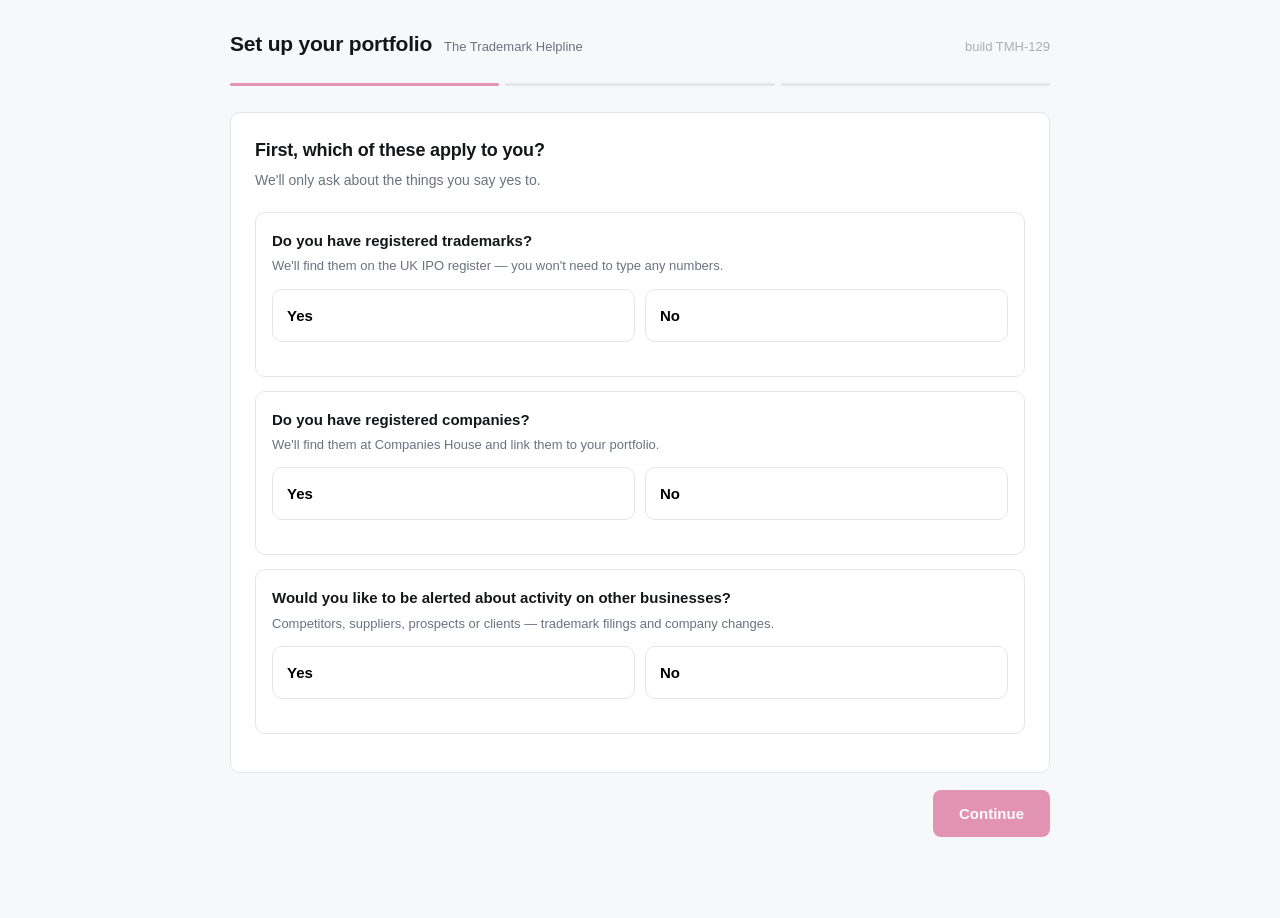
==== commit 1b277e34: "fix: publish readable mobile review and capture-only completion" ====
--- a/index.html
+++ b/index.html
@@ -221,7 +221,7 @@
 const $  = s => document.querySelector(s);
 
 const PORTAL_API = globalThis.TMH_PORTAL_API_BASE ||
-  'https://tmh-portal-8ctomd3iv-alexs-projects-5ddeff74.vercel.app/api/onboarding-intake';
+  'https://tmh-portal-git-dev-alexs-projects-5ddeff74.vercel.app/api/onboarding-intake';
 const LOOKUP_API = PORTAL_API + '/lookups';
 
 /* What the registers said at the moment of the claim. Kept because a portfolio
@@ -546,23 +546,23 @@
   const perm = u => (Object.entries(u.perms||{}).filter(([,v])=>v).map(([k])=>({
     read:'View the portfolio', request:'Request changes',
     authorise:'Authorise changes', pay:'Make payments'}[k] || k)).join(' · ') || 'View only')
-    + (u.reports ? ' · Receives reports' : '');
+    + (u.reports ? ' · Reports requested' : '');
 
   return `<div class="card done-head">
-      <h2>Your portfolio is being set up</h2>
+      <h2>Your details have been received</h2>
       <p class="lead">Reference <strong>${esc(ref)}</strong> · ${when}.
         Please keep a copy of this summary — print it or save it as a PDF.</p>
       <button class="ghost" id="printSummary">Print or save as PDF</button>
     </div>
 
     <div class="card">
-      <h2>What you have set up</h2>
+      <h2>What you submitted for review</h2>
       <div class="rows" style="margin-bottom:20px">
         ${sumRow('Trademarks in your portfolio', ownMarks)}
         ${cos.length ? sumRow('Companies linked to your portfolio', cos.length) : ''}
         ${wMarks || wCos.length ? sumRow('Trademarks on your watchlist', wMarks) : ''}
         ${wCos.length ? sumRow('Companies on your watchlist', wCos.length) : ''}
-        ${sumRow('People with access', S.users.length)}
+        ${sumRow('People named for requested access', S.users.length)}
       </div>
 
       ${owned.length ? `<h3>Trademarks in your portfolio</h3>
@@ -594,7 +594,7 @@
             <td>${esc(c.relationship||'')}</td><td></td></tr>`).join('')}
         </table>` : ''}
 
-      <h3>Who has access</h3>
+      <h3>Requested access</h3>
       <table class="sum-table">
         ${S.users.map(u=>`<tr>
           <td><strong>${esc(u.first)} ${esc(u.last)}</strong>${
@@ -607,18 +607,14 @@
     <div class="card">
       <h2>What happens next</h2>
       <ol class="next">
-        <li><strong>We check the details.</strong> Usually within one working day.
+        <li><strong>We review your submitted details.</strong>
           If anything needs confirming we will email you before going further.</li>
-        <li><strong>You get your login.</strong> Everyone listed above receives an
-          invitation by email. There is no password to choose — the link signs you in.</li>
-        <li><strong>Monitoring starts.</strong> We watch the UK register for
-          applications that conflict with your marks, and tell you when a renewal is
-          due. You do not need to do anything to switch this on.</li>
+        <li><strong>Access and services need separate confirmation.</strong>
+          This submission does not activate Portal access or monitoring.</li>
       </ol>
-      <p class="hint">Having something in your portfolio means you can see it and we
-        will monitor it. It does not by itself give anyone the right to make changes
-        to a trademark — that is set separately, per person, and we will confirm it
-        with you before acting.</p>
+      <p class="hint">This summary records your requested portfolio, access and report
+        recipients. It does not by itself give anyone the right to make changes to a
+        trademark. We will confirm the appropriate authority before acting.</p>
       <p class="hint" style="margin-bottom:0">Something not right? Call us on
         <a href="tel:+441618335400">+44 161 833 5400</a> quoting <strong>${esc(ref)}</strong>.
         Nothing here is fixed — you can add, remove or change any of it later.</p>
@@ -1176,7 +1172,7 @@
 
 /* Stamped at publish. GitHub Pages caches for 10 minutes, so "I still see the
    old behaviour" is usually a stale copy — this says which one is loaded. */
-window.BUILD = 'build 28 Aug 17:35';
+window.BUILD = 'build TMH-129';
 if (window.BUILD !== 'BUILD' + '_STAMP') $('#build').textContent = window.BUILD;
 
 render();
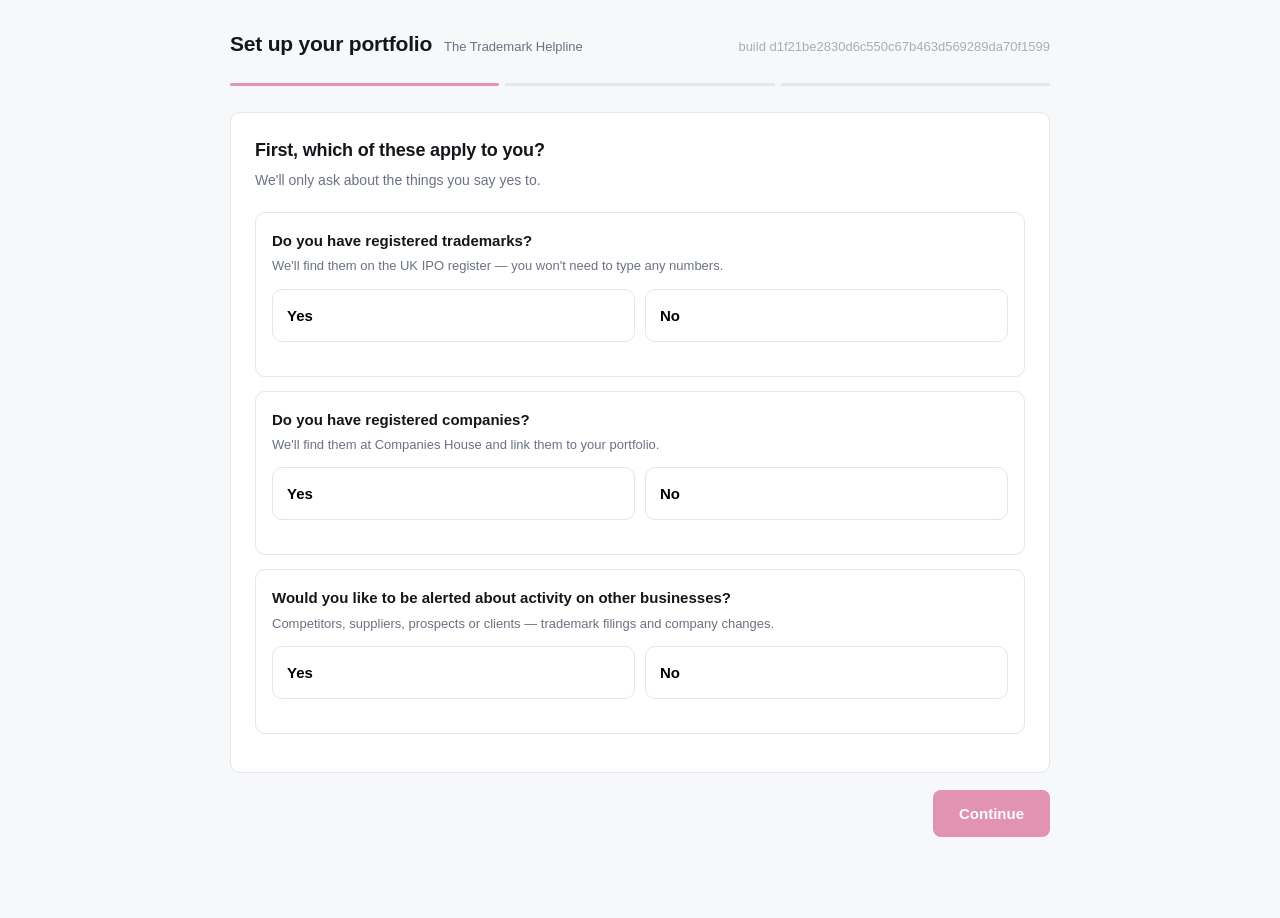
==== commit 048acd5a: "A6.1: continue saved setup to secure Portal access" ====
--- a/index.html
+++ b/index.html
@@ -119,6 +119,7 @@
   .err{background:#fdecec;color:#a11;border-radius:8px;padding:10px 12px;font-size:14px;margin-bottom:12px}
   .none{padding:18px;color:var(--muted);font-size:14px}
   @media(max-width:640px){.grid{grid-template-columns:1fr}.choice{flex-direction:column}}
+  @media screen and (max-width:640px){.table-scroll{overflow-x:auto}}
 
   /* order summary */
   .done-head{border-left:3px solid var(--ok)}
@@ -552,6 +553,7 @@
       <h2>Your details have been received</h2>
       <p class="lead">Reference <strong>${esc(ref)}</strong> · ${when}.
         Please keep a copy of this summary — print it or save it as a PDF.</p>
+      <button class="primary" id="continuePortalSetup">Continue to secure Portal access</button>
       <button class="ghost" id="printSummary">Print or save as PDF</button>
     </div>
 
@@ -571,20 +573,25 @@
               <div class="m">Applicant ${esc(a.ipo)} · ${
                 a.marks.filter(m=>m.include).length} in your portfolio ·
                 ${esc(BASIS_LABEL[a.basis||'owned'])}</div></div></div>
-            <table class="sum-table">${markRows([a])}</table>
+            <div class="table-scroll" tabindex="0" role="region" aria-label="Trademarks in your portfolio">
+              <table class="sum-table">${markRows([a])}</table>
+            </div>
           </div>`).join('')}
         ${excluded ? `<p class="hint">${excluded} trademark${excluded===1?'':'s'} you
           unticked ${excluded===1?'is':'are'} not included. Tell us any time and we will add
           ${excluded===1?'it':'them'}.</p>` : ''}` : ''}
 
       ${cos.length ? `<h3>Companies in your portfolio</h3>
+        <div class="table-scroll" tabindex="0" role="region" aria-label="Companies in your portfolio">
         <table class="sum-table">${cos.map(c=>`<tr>
           <td><strong>${esc(c.company_name)}</strong></td>
           <td>${esc(c.company_number)}</td>
           <td>${esc(c.company_status||'')}</td>
-          <td>${esc(BASIS_LABEL[c.basis||'owned'])}</td></tr>`).join('')}</table>` : ''}
+          <td>${esc(BASIS_LABEL[c.basis||'owned'])}</td></tr>`).join('')}</table>
+        </div>` : ''}
 
       ${wApps.length || wCos.length ? `<h3>Your watchlist</h3>
+        <div class="table-scroll" tabindex="0" role="region" aria-label="Your watchlist">
         <table class="sum-table">
           ${wApps.map(a=>`<tr><td><strong>${esc(a.name)}</strong></td>
             <td>${a.marks.filter(m=>m.include).length} trademarks</td>
@@ -592,9 +599,10 @@
           ${wCos.map(c=>`<tr><td><strong>${esc(c.company_name)}</strong></td>
             <td>${esc(c.company_number)}</td>
             <td>${esc(c.relationship||'')}</td><td></td></tr>`).join('')}
-        </table>` : ''}
+        </table></div>` : ''}
 
       <h3>Requested access</h3>
+      <div class="table-scroll" tabindex="0" role="region" aria-label="Requested access">
       <table class="sum-table">
         ${S.users.map(u=>`<tr>
           <td><strong>${esc(u.first)} ${esc(u.last)}</strong>${
@@ -602,6 +610,7 @@
           <td>${esc(u.email)}</td>
           <td colspan="2">${esc(perm(u))}</td></tr>`).join('')}
       </table>
+      </div>
     </div>
 
     <div class="card">
@@ -609,8 +618,13 @@
       <ol class="next">
         <li><strong>We review your submitted details.</strong>
           If anything needs confirming we will email you before going further.</li>
-        <li><strong>Access and services need separate confirmation.</strong>
-          This submission does not activate Portal access or monitoring.</li>
+        <li><strong>Verify your primary email.</strong>
+          Continue to the Portal, accept the current policies, then use the
+          secure link we email you.</li>
+        <li><strong>Your submitted details remain pending.</strong>
+          This submission does not activate Portal access or monitoring.
+          Email verification creates only a provisional account; it does not
+          activate ownership or authority.</li>
       </ol>
       <p class="hint">This summary records your requested portfolio, access and report
         recipients. It does not by itself give anyone the right to make changes to a
@@ -1162,6 +1176,12 @@
     $('#stage').innerHTML = viewSummary();
     $('#next').style.display='none'; $('#back').style.display='none';
     $('#progress').style.display='none';
+    $('#continuePortalSetup').onclick = () => {
+      const url = new URL('/complete-registration', new URL(PORTAL_API).origin);
+      url.searchParams.set('submission_id', S.submissionId);
+      url.searchParams.set('version', String(S.version));
+      window.location.assign(url.toString());
+    };
     $('#printSummary').onclick = () => window.print();
     window.scrollTo(0,0);
     return;
@@ -1172,7 +1192,7 @@
 
 /* Stamped at publish. GitHub Pages caches for 10 minutes, so "I still see the
    old behaviour" is usually a stale copy — this says which one is loaded. */
-window.BUILD = 'build TMH-129';
+window.BUILD = 'build d1f21be2830d6c550c67b463d569289da70f1599';
 if (window.BUILD !== 'BUILD' + '_STAMP') $('#build').textContent = window.BUILD;
 
 render();
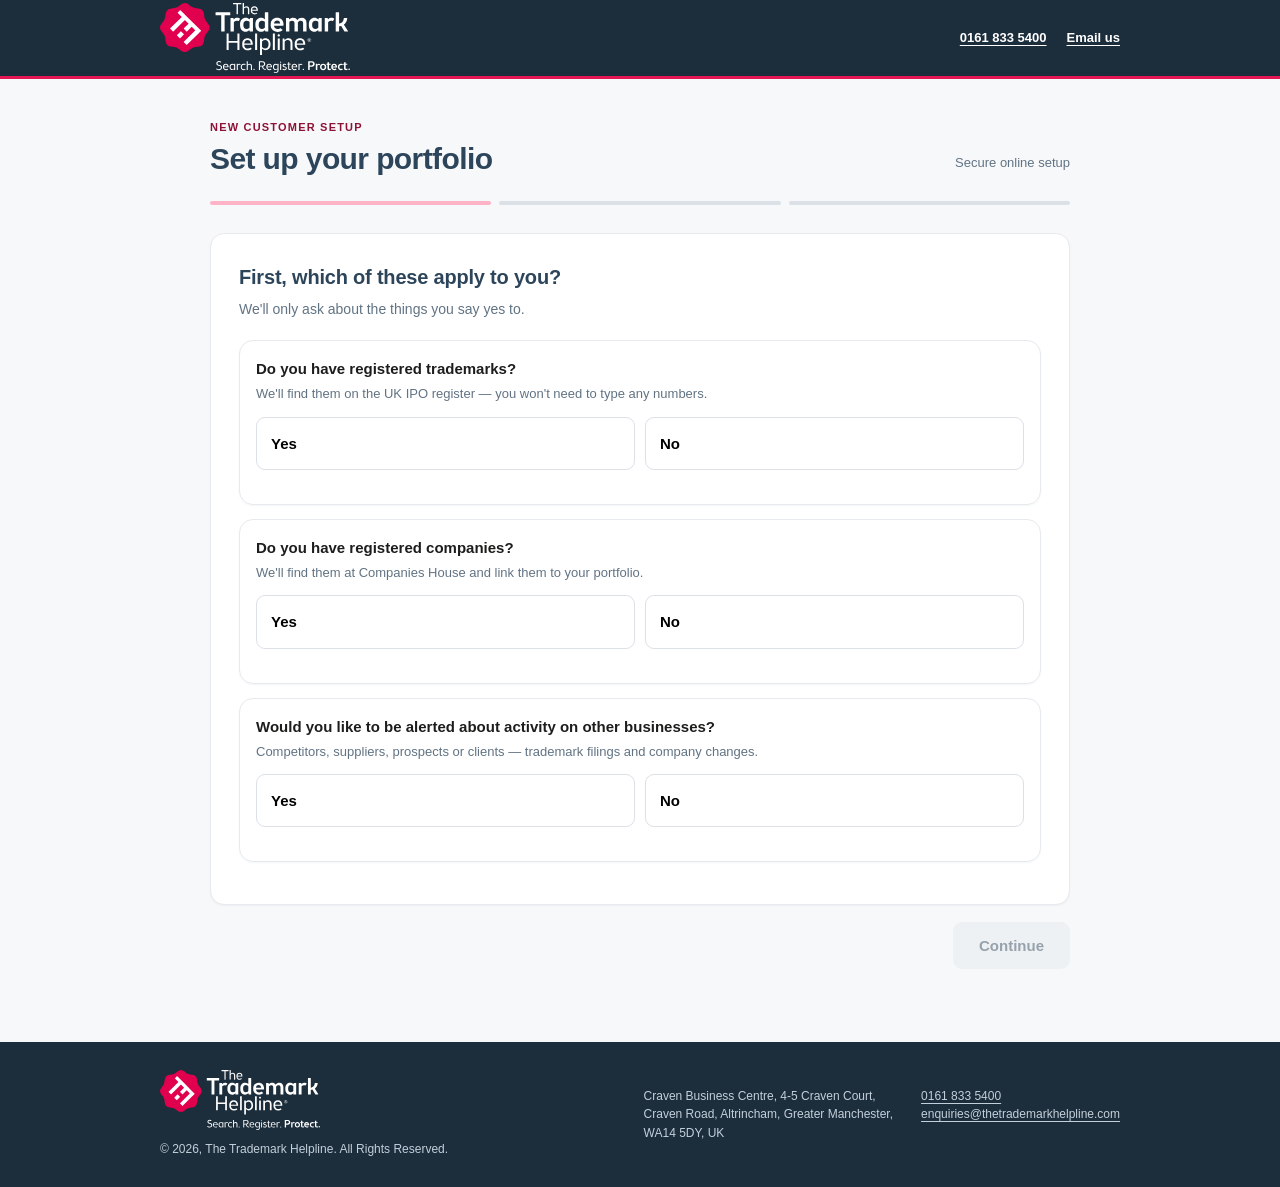
==== commit 049f6c97: "update index.html" ====
--- a/index.html
+++ b/index.html
@@ -3,6 +3,7 @@
 <head>
 <meta charset="utf-8">
 <meta name="viewport" content="width=device-width, initial-scale=1">
+<meta name="tmh-build" content="build 22 Sep 20:38">
 <title>Set up your portfolio — The Trademark Helpline</title>
 <style>
   :root{
@@ -142,14 +143,27 @@
     h2{font-size:16px}
   }
 </style>
+<link rel="stylesheet" href="./assets/onboarding-shell.css">
 </head>
 <body>
-<div class="wrap">
-  <header>
-    <h1>Set up your portfolio</h1>
-    <span class="sub">The Trademark Helpline</span>
-    <span class="sub" id="build" style="margin-left:auto;opacity:.55"></span>
-  </header>
+<a class="skip-link" href="#onboarding-main">Skip to the form</a>
+<header class="site-header">
+  <div class="site-header__inner">
+    <img src="./assets/tmh-logo-white.svg" alt="The Trademark Helpline" width="225" height="60">
+    <div class="site-header__contact" aria-label="Contact The Trademark Helpline">
+      <a href="tel:+441618335400">0161 833 5400</a>
+      <a href="mailto:enquiries@thetrademarkhelpline.com">Email us</a>
+    </div>
+  </div>
+</header>
+<main class="wrap" id="onboarding-main">
+  <div class="form-heading">
+    <div>
+      <p class="eyebrow">New customer setup</p>
+      <h1>Set up your portfolio</h1>
+    </div>
+    <span class="sub">Secure online setup</span>
+  </div>
   <div class="steps" id="progress"></div>
   <div id="stage"></div>
   <div class="nav">
@@ -159,7 +173,21 @@
       <button class="primary" id="next">Continue</button>
     </div>
   </div>
-</div>
+</main>
+<footer class="site-footer">
+  <div class="site-footer__inner">
+    <div>
+      <img src="./assets/tmh-logo-white.svg" alt="The Trademark Helpline" width="225" height="60">
+      <p>© 2026, The Trademark Helpline. All Rights Reserved.</p>
+    </div>
+    <div class="site-footer__details">
+      <p>Craven Business Centre, 4-5 Craven Court,<br>
+        Craven Road, Altrincham, Greater Manchester,<br>WA14 5DY, UK</p>
+      <p><a href="tel:+441618335400">0161 833 5400</a><br>
+        <a href="mailto:enquiries@thetrademarkhelpline.com">enquiries@thetrademarkhelpline.com</a></p>
+    </div>
+  </div>
+</footer>
 
 <script>
 const WATCH_TYPES = [
@@ -220,6 +248,16 @@
 
 const esc = s => String(s ?? '').replace(/[&<>"]/g, c => ({'&':'&amp;','<':'&lt;','>':'&gt;','"':'&quot;'}[c]));
 const $  = s => document.querySelector(s);
+
+function labelVisibleControls(){
+  document.querySelectorAll('input, select, textarea').forEach(control => {
+    if (control.getAttribute('aria-label') || control.getAttribute('aria-labelledby') ||
+        control.getAttribute('title') || control.closest('label')) return;
+    const label = control.parentElement?.querySelector(':scope > label');
+    const name = label?.textContent?.trim() || control.getAttribute('placeholder');
+    if (name) control.setAttribute('aria-label', name);
+  });
+}
 
 const PORTAL_API = globalThis.TMH_PORTAL_API_BASE ||
   'https://tmh-portal-git-dev-alexs-projects-5ddeff74.vercel.app/api/onboarding-intake';
@@ -551,10 +589,10 @@
 
   return `<div class="card done-head">
       <h2>Your details have been received</h2>
-      <p class="lead">Reference <strong>${esc(ref)}</strong> · ${when}.
-        Please keep a copy of this summary — print it or save it as a PDF.</p>
+      <p class="lead">Submission reference <strong>${esc(ref)}</strong> · ${when}.
+        Keep this reference if you need to contact us about your submission.</p>
       <button class="primary" id="continuePortalSetup">Continue to secure Portal access</button>
-      <button class="ghost" id="printSummary">Print or save as PDF</button>
+      <button class="ghost secondary-action" id="printSummary">Print or save a PDF copy</button>
     </div>
 
     <div class="card">
@@ -630,7 +668,8 @@
         recipients. It does not by itself give anyone the right to make changes to a
         trademark. We will confirm the appropriate authority before acting.</p>
       <p class="hint" style="margin-bottom:0">Something not right? Call us on
-        <a href="tel:+441618335400">+44 161 833 5400</a> quoting <strong>${esc(ref)}</strong>.
+        <a href="tel:+441618335400">+44 161 833 5400</a> and give us submission reference
+        <strong>${esc(ref)}</strong>.
         Nothing here is fixed — you can add, remove or change any of it later.</p>
     </div>`;
 }
@@ -672,6 +711,7 @@
   $('#next').textContent = id==='review' ? 'Create my portfolio' : 'Continue';
   $('#next').disabled = !valid(id);
   wire(id);
+  labelVisibleControls();
 }
 
 /* A search result list must survive adding something from it. Selecting an
@@ -1192,8 +1232,7 @@
 
 /* Stamped at publish. GitHub Pages caches for 10 minutes, so "I still see the
    old behaviour" is usually a stale copy — this says which one is loaded. */
-window.BUILD = 'build d1f21be2830d6c550c67b463d569289da70f1599';
-if (window.BUILD !== 'BUILD' + '_STAMP') $('#build').textContent = window.BUILD;
+window.BUILD = 'build 22 Sep 20:38';
 
 render();
 </script>
--- a/assets/onboarding-shell.css
+++ b/assets/onboarding-shell.css
@@ -0,0 +1,423 @@
+:root {
+  --ink: #1d1d1b;
+  --muted: #617383;
+  --line: #e6e9ed;
+  --bg: #f7f8fa;
+  --card: #ffffff;
+  --brand: #e51652;
+  --brand-dark: #8d1236;
+  --brand-tint: #fde7ee;
+  --ok: #1f8a5b;
+  --ok-tint: #e7f6ee;
+  --warn: #8a5c11;
+  --warn-tint: #fcf2e1;
+  --r: 14px;
+  --tmh-navy: #1c2d3b;
+  --tmh-heading: #2d455a;
+  --tmh-secondary: #3f4c58;
+  --tmh-control-border: #dce1e7;
+  --tmh-row: #f2f4f7;
+}
+
+html {
+  min-width: 320px;
+  scroll-behavior: smooth;
+}
+
+body {
+  display: flex;
+  min-height: 100vh;
+  flex-direction: column;
+  overflow-x: hidden;
+  font-family: -apple-system, BlinkMacSystemFont, "Segoe UI", Roboto, Helvetica, Arial, sans-serif;
+}
+
+.skip-link {
+  position: fixed;
+  z-index: 100;
+  top: 8px;
+  left: 8px;
+  padding: 10px 14px;
+  border-radius: 9px;
+  background: #ffffff;
+  color: var(--tmh-navy);
+  font-weight: 700;
+  transform: translateY(-160%);
+}
+
+.skip-link:focus {
+  width: auto;
+  height: auto;
+  overflow: visible;
+  clip-path: none;
+  transform: translateY(0);
+}
+
+.skip-link:not(:focus) {
+  width: 1px;
+  height: 1px;
+  padding: 0;
+  overflow: hidden;
+  clip-path: inset(50%);
+  white-space: nowrap;
+}
+
+.site-header {
+  display: block;
+  margin: 0;
+  border-bottom: 3px solid var(--brand);
+  background: var(--tmh-navy);
+  color: #ffffff;
+}
+
+.site-header__inner,
+.site-footer__inner {
+  width: min(100% - 40px, 960px);
+  margin: 0 auto;
+}
+
+.site-header__inner {
+  display: flex;
+  min-height: 76px;
+  align-items: center;
+  justify-content: space-between;
+  gap: 24px;
+}
+
+.site-header img {
+  display: block;
+  width: 190px;
+  height: auto;
+}
+
+.site-header__contact {
+  display: flex;
+  align-items: center;
+  gap: 20px;
+  font-size: 13px;
+  font-weight: 700;
+}
+
+.site-header__contact a,
+.site-footer a {
+  color: inherit;
+  text-underline-offset: 3px;
+}
+
+.wrap {
+  width: 100%;
+  max-width: 900px;
+  flex: 1;
+  padding: 40px 20px 72px;
+}
+
+.form-heading {
+  display: flex;
+  align-items: flex-end;
+  justify-content: space-between;
+  gap: 20px;
+  margin-bottom: 24px;
+}
+
+.form-heading h1 {
+  margin: 0;
+  color: var(--tmh-heading);
+  font-size: clamp(25px, 4vw, 30px);
+  font-weight: 800;
+  letter-spacing: -0.6px;
+  line-height: 1.15;
+}
+
+.form-heading .sub {
+  padding-bottom: 3px;
+  color: var(--muted);
+  font-size: 13px;
+  white-space: nowrap;
+}
+
+.eyebrow {
+  margin: 0 0 6px;
+  color: var(--brand-dark);
+  font-size: 11px;
+  font-weight: 800;
+  letter-spacing: 1.2px;
+  text-transform: uppercase;
+}
+
+.steps {
+  gap: 8px;
+  margin-bottom: 28px;
+}
+
+.steps div {
+  height: 4px;
+  background: #dce1e7;
+}
+
+.steps div.now {
+  opacity: 1;
+  background: #ffb3c7;
+}
+
+.card,
+.ask,
+.rows,
+.group,
+.user,
+.facts,
+.who {
+  border-color: var(--line);
+  box-shadow: 0 1px 2px rgba(45, 69, 90, 0.05);
+}
+
+.card {
+  padding: clamp(20px, 4vw, 28px);
+}
+
+h2 {
+  color: var(--tmh-heading);
+  font-size: 20px;
+  font-weight: 800;
+}
+
+h3 {
+  color: var(--muted);
+  font-size: 11px;
+  font-weight: 800;
+  letter-spacing: 1.2px;
+}
+
+.lead,
+.choice .h,
+.ask .h,
+.hint,
+.row .m,
+.group > .head .m,
+.facts .k {
+  color: var(--muted);
+}
+
+.signatory-choice input[type="radio"] {
+  flex: none;
+  width: 18px;
+  height: 18px;
+  margin-top: 2px;
+  accent-color: var(--brand);
+}
+
+.choice button,
+.roles button,
+.row,
+.facts div.f,
+.searchbar select,
+.searchbar input,
+.grid input,
+.secondary,
+button.ghost {
+  border-color: var(--tmh-control-border);
+}
+
+.choice button:hover,
+.roles button:hover,
+button.ghost:hover,
+.secondary:hover {
+  border-color: #c8ced5;
+  background: #fbfcfd;
+}
+
+.primary,
+.searchbar button {
+  min-height: 44px;
+  border-radius: 9px;
+  background: var(--brand);
+  font-weight: 700;
+  transition: background 150ms ease;
+}
+
+.primary:hover,
+.searchbar button:hover {
+  background: #c9134a;
+}
+
+.secondary,
+button.ghost,
+.choice button,
+.roles button,
+.searchbar select,
+.searchbar input,
+.grid input {
+  min-height: 44px;
+  border-radius: 9px;
+}
+
+.primary:disabled,
+.searchbar button:disabled {
+  background: #eef1f4;
+  color: #96a2ac;
+  opacity: 1;
+}
+
+a {
+  color: var(--brand-dark);
+}
+
+a:focus-visible,
+button:focus-visible,
+input:focus-visible,
+select:focus-visible,
+textarea:focus-visible,
+[tabindex]:focus-visible {
+  outline: 2px solid var(--brand);
+  outline-offset: 2px;
+}
+
+.site-header a:focus-visible,
+.site-footer a:focus-visible {
+  outline-color: #ffb3c7;
+}
+
+.secondary-action {
+  margin: 10px 0 0 8px;
+  color: var(--tmh-secondary);
+}
+
+.done-head {
+  border-left-color: var(--ok);
+}
+
+.table-scroll {
+  scrollbar-color: #c8ced5 transparent;
+}
+
+.site-footer {
+  background: var(--tmh-navy);
+  color: #c3d0da;
+}
+
+.site-footer__inner {
+  display: grid;
+  grid-template-columns: 1fr auto;
+  align-items: center;
+  gap: 36px;
+  padding: 28px 0;
+}
+
+.site-footer img {
+  display: block;
+  width: 160px;
+  height: auto;
+  margin-bottom: 10px;
+}
+
+.site-footer p {
+  margin: 0;
+  font-size: 12px;
+}
+
+.site-footer__details {
+  display: grid;
+  grid-template-columns: auto auto;
+  gap: 28px;
+}
+
+@media (max-width: 640px) {
+  .site-header__inner,
+  .site-footer__inner {
+    width: min(100% - 32px, 960px);
+  }
+
+  .site-header__inner {
+    min-height: 68px;
+    gap: 14px;
+  }
+
+  .site-header img {
+    width: 146px;
+  }
+
+  .site-header__contact {
+    align-items: flex-end;
+    flex-direction: column;
+    gap: 2px;
+    font-size: 12px;
+  }
+
+  .wrap {
+    padding: 30px 16px 56px;
+  }
+
+  .form-heading {
+    align-items: flex-start;
+    flex-direction: column;
+    gap: 8px;
+  }
+
+  .form-heading .sub {
+    white-space: normal;
+  }
+
+  .nav {
+    align-items: stretch;
+    flex-direction: column-reverse;
+  }
+
+  .nav .right {
+    align-items: stretch;
+    flex-direction: column;
+  }
+
+  .nav button {
+    width: 100%;
+  }
+
+  .saved {
+    min-height: 20px;
+    text-align: right;
+  }
+
+  .secondary-action {
+    display: block;
+    width: 100%;
+    margin: 10px 0 0;
+  }
+
+  .done-head .primary {
+    width: 100%;
+  }
+
+  .site-footer__inner,
+  .site-footer__details {
+    grid-template-columns: 1fr;
+  }
+
+  .site-footer__inner {
+    gap: 24px;
+  }
+
+  .site-footer__details {
+    gap: 16px;
+  }
+}
+
+@media (prefers-reduced-motion: reduce) {
+  *,
+  *::before,
+  *::after {
+    scroll-behavior: auto !important;
+    transition-duration: 0.01ms !important;
+    animation-duration: 0.01ms !important;
+    animation-iteration-count: 1 !important;
+  }
+}
+
+@media print {
+  .skip-link,
+  .site-header,
+  .site-footer {
+    display: none;
+  }
+
+  .wrap {
+    width: 100%;
+  }
+}
